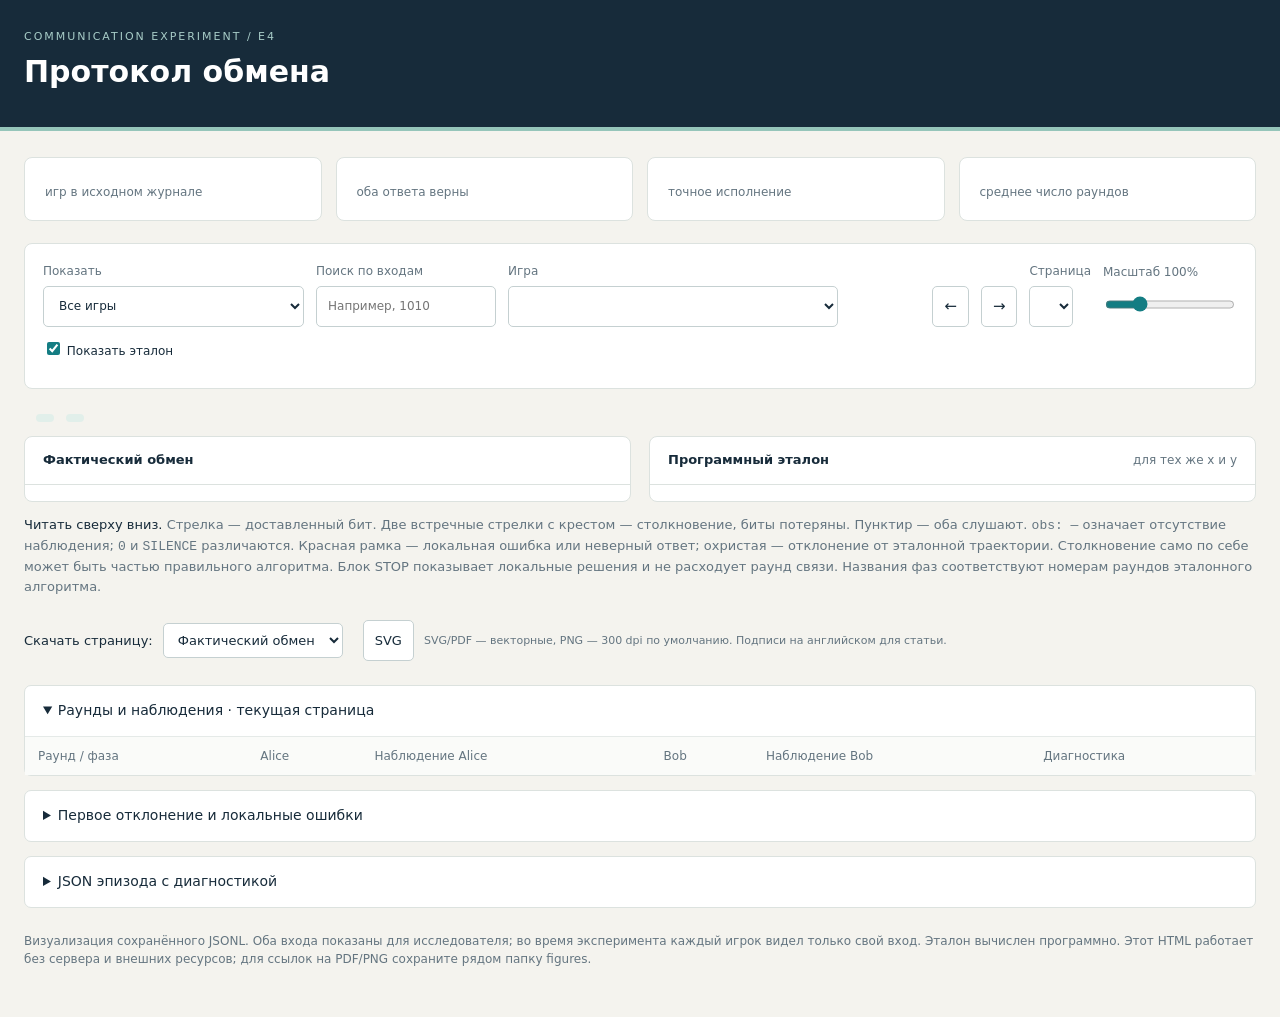
==== halfduplex/templates/protocol_viewer.html @ 5a6102a2 "Add protocol trace viewer and publication figure exports" ====
<!doctype html>
<html lang="ru">
<head>
  <meta charset="utf-8">
  <meta name="viewport" content="width=device-width,initial-scale=1">
  <title>E4 · Протокол обмена</title>
  <style>
    :root{color-scheme:light;--ink:#172b3a;--muted:#647580;--line:#dce2df;--paper:#f4f3ee;--teal:#147d83;--red:#b63838}
    *{box-sizing:border-box}body{margin:0;background:var(--paper);color:var(--ink);font:15px/1.55 system-ui,-apple-system,"Segoe UI",sans-serif}
    header{background:var(--ink);color:#fff;padding:28px max(24px,calc((100vw - 1420px)/2));border-bottom:4px solid #95c5ba}
    .eyebrow{font-size:11px;letter-spacing:.18em;text-transform:uppercase;color:#a7ccc7}h1{font-size:30px;line-height:1.2;font-weight:600;margin:9px 0}
    header p{margin:0;color:#c5d4d9;font-size:14px}main{max-width:1468px;margin:auto;padding:26px 24px 50px}
    .summary{display:grid;grid-template-columns:repeat(4,1fr);gap:14px;margin-bottom:22px}.stat{padding:17px 20px;background:white;border:1px solid var(--line);border-radius:8px}
    .stat b{display:block;font-size:25px;font-weight:600;line-height:1.2;margin-bottom:5px}.stat span{font-size:12px;color:var(--muted)}
    .toolbar{display:flex;flex-wrap:wrap;gap:12px;align-items:flex-end;padding:18px;background:white;border:1px solid var(--line);border-radius:8px}
    label{display:block;font-size:12px;color:var(--muted)}label>select,label>input[type=search]{display:block;margin-top:5px}select,input,button,.download{font:inherit;border:1px solid #c5d0d1;border-radius:5px;background:#fff;color:var(--ink);padding:8px 11px;min-height:41px}
    select:focus,input:focus,button:focus-visible,a:focus-visible,summary:focus-visible{outline:3px solid #88bfbb;outline-offset:2px}
    input[type=checkbox]{min-height:auto;accent-color:var(--teal)}input[type=search]{width:180px}input[type=range]{display:block;width:130px;padding:0;accent-color:var(--teal)}#episode{min-width:330px;max-width:100%}
    button,.download{cursor:pointer;text-decoration:none;display:inline-flex;align-items:center;justify-content:center}button:hover,.download:hover{background:#eef5f3;border-color:#96b4ae}
    button:disabled{opacity:.38;cursor:default}.toggle{padding-bottom:10px;color:var(--ink);white-space:nowrap}.grow{flex:1}
    .notice{border-left:3px solid #ae6b16;padding:10px 14px;background:#fbf4e6;font-size:13px;margin:15px 0}.case{display:flex;gap:12px;align-items:center;flex-wrap:wrap;margin:25px 0 14px}
    h2{font-size:20px;font-weight:600;margin:0}.badge{font-size:12px;padding:4px 9px;border-radius:4px;background:#e1efea;color:#286b54}.badge.bad{background:#f8e6e4;color:var(--red)}
    .diagrams{display:grid;grid-template-columns:repeat(2,minmax(0,1fr));gap:18px}.diagrams.single{grid-template-columns:minmax(0,1fr);max-width:900px;margin:auto}
    .card{border:1px solid var(--line);border-radius:8px;background:#fff;overflow:hidden}.card-head{display:flex;align-items:center;justify-content:space-between;padding:13px 18px;border-bottom:1px solid var(--line);font-size:13px;font-weight:600}
    .card-head span{font-size:12px;font-weight:400;color:var(--muted)}.svg-wrap{overflow:auto;padding:8px}.svg-wrap svg{display:block;width:100%;height:auto;min-width:460px}
    .explanation{font-size:13px;color:var(--muted);margin:13px 0 23px}.explanation strong{color:var(--ink);font-weight:500}
    .exports{display:flex;flex-wrap:wrap;align-items:center;gap:10px;margin:18px 0 24px;font-size:13px}.exports .download{min-height:35px;padding:5px 12px}.exports select{min-height:35px;padding:5px 10px}
    details{background:white;border:1px solid var(--line);border-radius:7px;margin-top:14px}summary{padding:14px 18px;cursor:pointer;font-weight:500;font-size:14px}
    .table-wrap{overflow:auto}table{border-collapse:collapse;width:100%;font-size:12px}th,td{text-align:left;padding:10px 13px;border-top:1px solid #e5eae8;vertical-align:top}th{color:var(--muted);font-weight:500;background:#fafbf9}
    tr.deviation td{background:#fff4e8}td code{font-size:11px;white-space:nowrap}.small{font-size:11px;color:var(--muted)}pre{margin:0;padding:18px;overflow:auto;font-size:12px;max-height:470px;white-space:pre-wrap;overflow-wrap:anywhere}
    .empty{padding:45px 20px;text-align:center;color:var(--muted)}.hidden,[hidden]{display:none!important}footer{margin-top:24px;color:var(--muted);font-size:12px}
    @media(max-width:900px){.diagrams{grid-template-columns:1fr}.summary{grid-template-columns:repeat(2,1fr)}#episode{min-width:240px}h1{font-size:25px}}
    @media(max-width:520px){main{padding:18px 12px}.toolbar{padding:12px}#episode{min-width:0;width:100%}.episode-control{width:100%}.stat{padding:13px}.svg-wrap svg{min-width:440px}}
    @media print{header{background:white;color:var(--ink);padding:10px;border-bottom:1px solid var(--line)}header p,.eyebrow{color:var(--muted)}main{padding:12px}.toolbar,.summary,.exports,details,footer{display:none}.diagrams{display:block}.card{break-inside:avoid;margin-bottom:15px}.svg-wrap svg{min-width:0}.explanation{font-size:10px}.case{margin-top:0}}
  </style>
</head>
<body>
<header>
  <div class="eyebrow">Communication experiment / E4</div>
  <h1>Протокол обмена</h1>
  <p id="run-label"></p>
</header>
<main>
  <div class="summary">
    <div class="stat"><b id="total"></b><span>игр в исходном журнале</span></div>
    <div class="stat"><b id="accuracy"></b><span>оба ответа верны</span></div>
    <div class="stat"><b id="exact"></b><span>точное исполнение</span></div>
    <div class="stat"><b id="rounds"></b><span>среднее число раундов</span></div>
  </div>
  <div class="notice" id="incomplete" hidden>Прогон не завершён. Показаны только эпизоды, которые успели сохраниться.</div>
  <div class="toolbar">
    <label>Показать<select id="filter"><option value="all">Все игры</option><option value="deviation">С отклонениями</option><option value="incorrect">С неверным ответом / остановкой</option></select></label>
    <label>Поиск по входам<input id="search" type="search" placeholder="Например, 1010"></label>
    <label class="episode-control grow">Игра<select id="episode"></select></label>
    <button id="previous" aria-label="Предыдущая игра">←</button><button id="next" aria-label="Следующая игра">→</button>
    <label>Страница<select id="page"></select></label>
    <label>Масштаб <output id="zoom-value">100%</output><input type="range" id="zoom" min="70" max="200" step="10" value="100" aria-label="Масштаб диаграмм"></label>
    <label class="toggle"><input type="checkbox" id="reference" checked> Показать эталон</label>
  </div>
  <div id="empty" class="empty" hidden>Нет игр, соответствующих фильтру.</div>
  <section id="content">
    <div class="case"><h2 id="case-label"></h2><span id="answer-badge" class="badge"></span><span id="exact-badge" class="badge"></span></div>
    <div class="diagrams" id="diagrams">
      <article class="card"><div class="card-head">Фактический обмен <span id="actual-status"></span></div><div id="actual-diagram" class="svg-wrap"></div></article>
      <article class="card" id="reference-card"><div class="card-head">Программный эталон <span>для тех же x и y</span></div><div id="reference-diagram" class="svg-wrap"></div></article>
    </div>
    <p class="explanation"><strong>Читать сверху вниз.</strong> Стрелка — доставленный бит. Две встречные стрелки с крестом — столкновение, биты потеряны. Пунктир — оба слушают. <code>obs: —</code> означает отсутствие наблюдения; <code>0</code> и <code>SILENCE</code> различаются. Красная рамка — локальная ошибка или неверный ответ; охристая — отклонение от эталонной траектории. Столкновение само по себе может быть частью правильного алгоритма. Блок STOP показывает локальные решения и не расходует раунд связи. Названия фаз соответствуют номерам раундов эталонного алгоритма.</p>
    <div class="exports"><span>Скачать страницу:</span><select id="export-kind" aria-label="Источник картинки"><option value="actual">Фактический обмен</option><option value="reference">Эталон</option></select><span id="download-links"></span><button id="download-svg">SVG</button><span class="small">SVG/PDF — векторные, PNG — 300 dpi по умолчанию. Подписи на английском для статьи.</span></div>
    <details open><summary>Раунды и наблюдения · текущая страница</summary><div class="table-wrap"><table><thead><tr><th>Раунд / фаза</th><th>Alice</th><th>Наблюдение Alice</th><th>Bob</th><th>Наблюдение Bob</th><th>Диагностика</th></tr></thead><tbody id="round-table"></tbody></table></div></details>
    <details><summary>Первое отклонение и локальные ошибки</summary><pre id="errors"></pre></details>
    <details><summary>JSON эпизода с диагностикой</summary><pre id="raw-json"></pre></details>
  </section>
  <footer>Визуализация сохранённого JSONL. Оба входа показаны для исследователя; во время эксперимента каждый игрок видел только свой вход. Эталон вычислен программно. Этот HTML работает без сервера и внешних ресурсов; для ссылок на PDF/PNG сохраните рядом папку figures.</footer>
</main>
<script id="protocol-data" type="application/json">__PROTOCOL_DATA__</script>
<script>
"use strict";
const data = JSON.parse(document.getElementById("protocol-data").textContent);
const $ = id => document.getElementById(id);
let visible = [], current = null;
const percent = m => m?.rate == null ? "—" : `${(100*m.rate).toFixed(1)}% · ${m.count}/${m.total}`;
$("run-label").textContent = `${data.task.toUpperCase()} · n=${data.n} · ${data.implementation} · channel=${data.channel} · ${data.source}`;
$("total").textContent = data.summary.joint_accuracy.total;
$("accuracy").textContent = percent(data.summary.joint_accuracy);
$("exact").textContent = percent(data.summary.exact_execution);
$("rounds").textContent = data.summary.mean_rounds == null ? "—" : data.summary.mean_rounds.toFixed(2);
$("incomplete").hidden = data.summary.run_complete;
function option(value, label) { const e=document.createElement("option");e.value=String(value);e.textContent=label;return e; }
function refreshList() {
  const old = current?.number, mode=$("filter").value, query=$("search").value.trim();
  visible=data.episodes.filter(e => (mode==="all" || (mode==="deviation" ? !e.exact : !e.joint_correct)) && (!query || e.x.includes(query) || e.y.includes(query)));
  $("episode").replaceChildren(...visible.map(e=>option(e.number,`#${e.number} · x=${e.x.length>28?e.x.slice(0,27)+"…":e.x} · y=${e.y.length>28?e.y.slice(0,27)+"…":e.y} · повтор ${e.repeat}`)));
  if(visible.some(e=>e.number===old)) $("episode").value=String(old);
  chooseEpisode();
}
function chooseEpisode() {
  current=visible.find(e=>String(e.number)===$("episode").value)||null;
  $("content").hidden=!current;$("empty").hidden=!!current;
  const index=visible.indexOf(current);$("previous").disabled=index<=0;$("next").disabled=index<0||index>=visible.length-1;
  $("page").replaceChildren();
  if(!current)return;
  const count=Math.max(current.actual.pages.length,current.reference.pages.length);
  for(let i=0;i<count;i++)$("page").append(option(i,`${i+1} / ${count}`));
  $("case-label").textContent=`Игра #${current.number} · f(x,y)=${current.truth}`;
  for(const [id,good,yes,no] of [["answer-badge",current.joint_correct,"Оба ответа верны","Ошибка ответа / завершения"],["exact-badge",current.exact,"Точное исполнение","Есть отклонения"]]) {
    $(id).textContent=good?yes:no;$(id).className="badge"+(good?"":" bad");
  }
  $("actual-status").textContent=`${current.actual.rows.length} раундов · ${current.actual.status}`;
  $("errors").textContent=JSON.stringify({first_deviation:current.record.first_deviation,first_local_error:current.record.first_local_error,local_errors:current.actual.local_errors},null,2);
  $("raw-json").textContent=JSON.stringify(current.record,null,2);
  renderPage();
}
function renderPage() {
  if(!current)return;
  const page=Number($("page").value);
  for(const kind of ["actual","reference"]){
    const box=$(kind+"-diagram"), item=current[kind].pages[page];
    box.replaceChildren();
    if(item){box.innerHTML=item.svg;const svg=box.querySelector("svg");svg.setAttribute("role","img");svg.setAttribute("aria-label",`${kind} · игра ${current.number} · страница ${page+1}`);svg.style.width=$("zoom").value+"%";}
    else{const p=document.createElement("p");p.className="empty";p.textContent="Обмен завершён на предыдущей странице.";box.append(p);}
  }
  const show=$("reference").checked;$("reference-card").hidden=!show;$("diagrams").classList.toggle("single",!show);
  const body=$("round-table");body.replaceChildren();
  const perPage=data.rounds_per_page;
  const selected=current.actual.rows.slice(page*perPage,(page+1)*perPage);
  function add(values, bad=false){const tr=document.createElement("tr");if(bad)tr.className="deviation";for(const value of values){const td=document.createElement("td");td.textContent=value;tr.append(td);}body.append(tr);}
  for(const row of selected){
    const notes=[];
    for(const role of ["Alice","Bob"]){const wanted=row.expected_local[role];if(wanted!==row.actions[role])notes.push(`${role}: по локальной истории ожидалось ${wanted??"не определено"}`);}
    const deviations=current.actual.deviations.filter(e=>e.round===row.index);
    for(const e of deviations)if(!notes.some(s=>s.startsWith(e.role+":")))notes.push(`${e.role}: по эталонной траектории ${e.expected??"решения нет"}`);
    const obs=role=>row.observations[role]===null?"— (нет наблюдения)":row.observations[role];
    add([`${row.index} · ${row.phase}`,row.actions.Alice,obs("Alice"),row.actions.Bob,obs("Bob"),notes.join("; ")||"Совпадает с эталоном"],notes.length>0);
  }
  if(page===current.actual.pages.length-1){const final=current.actual.final||{};add(["STOP · без передачи",final.Alice||"NO ANSWER","—",final.Bob||"NO ANSWER","—",current.actual.status],!current.joint_correct);}
  if(!selected.length&&page>=current.actual.pages.length)add(["—","Обмен уже завершён","—","—","—","—"]);
  refreshDownloads();
}
function refreshDownloads(){
  const holder=$("download-links");holder.replaceChildren();
  if(!current)return;
  const entry=current[$("export-kind").value].pages[Number($("page").value)];
  $("download-svg").disabled=!entry;
  for(const fmt of ["pdf","png"]){if(!entry?.exports[fmt])continue;const a=document.createElement("a");a.className="download";a.href=entry.exports[fmt];a.download="";a.textContent=fmt.toUpperCase();holder.append(a,document.createTextNode(" "));}
}
$("download-svg").addEventListener("click",()=>{const kind=$("export-kind").value,page=Number($("page").value),entry=current[kind].pages[page];if(!entry)return;const url=URL.createObjectURL(new Blob([entry.svg],{type:"image/svg+xml;charset=utf-8"}));const a=document.createElement("a");a.href=url;a.download=`episode_${String(current.number).padStart(4,"0")}_${kind}_p${page+1}.svg`;a.click();setTimeout(()=>URL.revokeObjectURL(url),1000);});
$("filter").addEventListener("change",refreshList);$("search").addEventListener("input",refreshList);$("episode").addEventListener("change",chooseEpisode);
$("page").addEventListener("change",renderPage);$("reference").addEventListener("change",renderPage);$("export-kind").addEventListener("change",refreshDownloads);
$("zoom").addEventListener("input",()=>{$("zoom-value").textContent=$("zoom").value+"%";document.querySelectorAll(".svg-wrap svg").forEach(svg=>svg.style.width=$("zoom").value+"%");});
for(const [id,direction] of [["previous",-1],["next",1]])$(id).addEventListener("click",()=>{const i=visible.indexOf(current)+direction;if(i>=0&&i<visible.length){$("episode").value=String(visible[i].number);chooseEpisode();}});
refreshList();
</script>
</body>
</html>
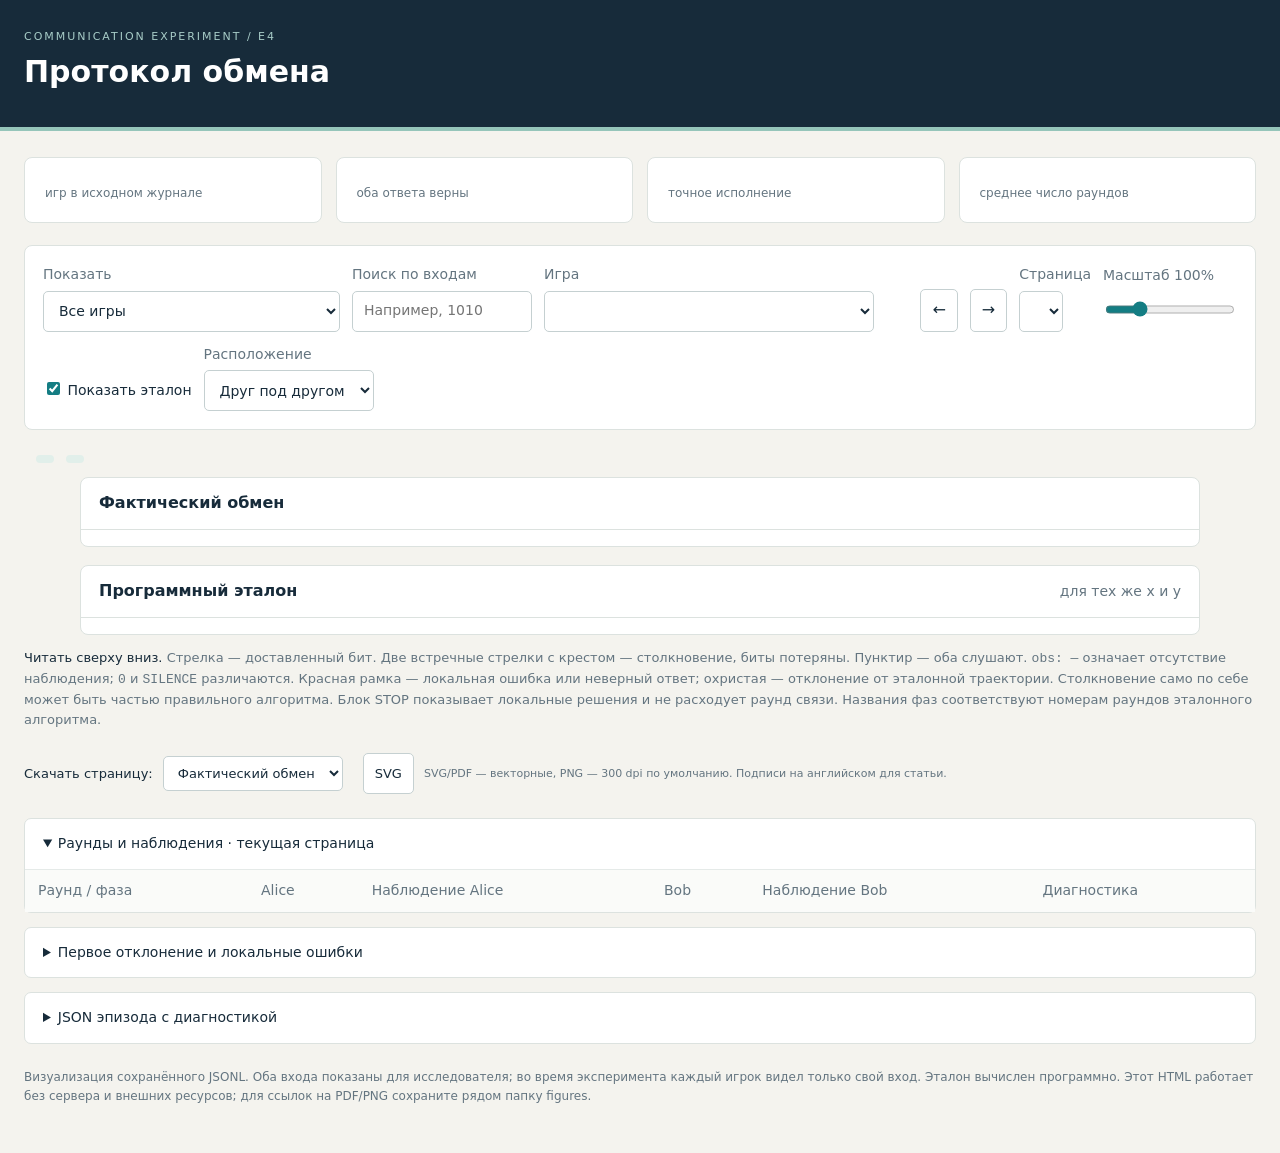
==== commit b972d32f: "Improve readability of protocol diagrams" ====
--- a/halfduplex/templates/protocol_viewer.html
+++ b/halfduplex/templates/protocol_viewer.html
@@ -6,32 +6,34 @@
   <title>E4 · Протокол обмена</title>
   <style>
     :root{color-scheme:light;--ink:#172b3a;--muted:#647580;--line:#dce2df;--paper:#f4f3ee;--teal:#147d83;--red:#b63838}
-    *{box-sizing:border-box}body{margin:0;background:var(--paper);color:var(--ink);font:15px/1.55 system-ui,-apple-system,"Segoe UI",sans-serif}
+    *{box-sizing:border-box}body{margin:0;background:var(--paper);color:var(--ink);font:16px/1.55 system-ui,-apple-system,"Segoe UI",sans-serif}
     header{background:var(--ink);color:#fff;padding:28px max(24px,calc((100vw - 1420px)/2));border-bottom:4px solid #95c5ba}
     .eyebrow{font-size:11px;letter-spacing:.18em;text-transform:uppercase;color:#a7ccc7}h1{font-size:30px;line-height:1.2;font-weight:600;margin:9px 0}
     header p{margin:0;color:#c5d4d9;font-size:14px}main{max-width:1468px;margin:auto;padding:26px 24px 50px}
     .summary{display:grid;grid-template-columns:repeat(4,1fr);gap:14px;margin-bottom:22px}.stat{padding:17px 20px;background:white;border:1px solid var(--line);border-radius:8px}
     .stat b{display:block;font-size:25px;font-weight:600;line-height:1.2;margin-bottom:5px}.stat span{font-size:12px;color:var(--muted)}
     .toolbar{display:flex;flex-wrap:wrap;gap:12px;align-items:flex-end;padding:18px;background:white;border:1px solid var(--line);border-radius:8px}
-    label{display:block;font-size:12px;color:var(--muted)}label>select,label>input[type=search]{display:block;margin-top:5px}select,input,button,.download{font:inherit;border:1px solid #c5d0d1;border-radius:5px;background:#fff;color:var(--ink);padding:8px 11px;min-height:41px}
+    label{display:block;font-size:14px;color:var(--muted)}label>select,label>input[type=search]{display:block;margin-top:5px}select,input,button,.download{font:inherit;border:1px solid #c5d0d1;border-radius:5px;background:#fff;color:var(--ink);padding:8px 11px;min-height:41px}
     select:focus,input:focus,button:focus-visible,a:focus-visible,summary:focus-visible{outline:3px solid #88bfbb;outline-offset:2px}
     input[type=checkbox]{min-height:auto;accent-color:var(--teal)}input[type=search]{width:180px}input[type=range]{display:block;width:130px;padding:0;accent-color:var(--teal)}#episode{min-width:330px;max-width:100%}
     button,.download{cursor:pointer;text-decoration:none;display:inline-flex;align-items:center;justify-content:center}button:hover,.download:hover{background:#eef5f3;border-color:#96b4ae}
     button:disabled{opacity:.38;cursor:default}.toggle{padding-bottom:10px;color:var(--ink);white-space:nowrap}.grow{flex:1}
     .notice{border-left:3px solid #ae6b16;padding:10px 14px;background:#fbf4e6;font-size:13px;margin:15px 0}.case{display:flex;gap:12px;align-items:center;flex-wrap:wrap;margin:25px 0 14px}
     h2{font-size:20px;font-weight:600;margin:0}.badge{font-size:12px;padding:4px 9px;border-radius:4px;background:#e1efea;color:#286b54}.badge.bad{background:#f8e6e4;color:var(--red)}
-    .diagrams{display:grid;grid-template-columns:repeat(2,minmax(0,1fr));gap:18px}.diagrams.single{grid-template-columns:minmax(0,1fr);max-width:900px;margin:auto}
-    .card{border:1px solid var(--line);border-radius:8px;background:#fff;overflow:hidden}.card-head{display:flex;align-items:center;justify-content:space-between;padding:13px 18px;border-bottom:1px solid var(--line);font-size:13px;font-weight:600}
-    .card-head span{font-size:12px;font-weight:400;color:var(--muted)}.svg-wrap{overflow:auto;padding:8px}.svg-wrap svg{display:block;width:100%;height:auto;min-width:460px}
+    .diagrams{display:grid;grid-template-columns:minmax(0,1fr);gap:18px;max-width:1120px;margin-inline:auto}
+    .diagrams.side-by-side{--diagram-min-width:42rem;grid-template-columns:repeat(2,minmax(43.25rem,1fr));max-width:none;overflow-x:auto}
+    .card{border:1px solid var(--line);border-radius:8px;background:#fff;overflow:hidden}.card-head{display:flex;align-items:center;justify-content:space-between;gap:8px;padding:13px 18px;border-bottom:1px solid var(--line);font-size:16px;font-weight:600}
+    .card-head span{font-size:14px;font-weight:400;color:var(--muted)}.svg-wrap{overflow:auto;padding:8px}
+    .svg-wrap svg{display:block;width:calc(100% * var(--diagram-scale,1));height:auto;min-width:calc(var(--diagram-min-width,52rem) * var(--diagram-scale,1))}
     .explanation{font-size:13px;color:var(--muted);margin:13px 0 23px}.explanation strong{color:var(--ink);font-weight:500}
     .exports{display:flex;flex-wrap:wrap;align-items:center;gap:10px;margin:18px 0 24px;font-size:13px}.exports .download{min-height:35px;padding:5px 12px}.exports select{min-height:35px;padding:5px 10px}
     details{background:white;border:1px solid var(--line);border-radius:7px;margin-top:14px}summary{padding:14px 18px;cursor:pointer;font-weight:500;font-size:14px}
-    .table-wrap{overflow:auto}table{border-collapse:collapse;width:100%;font-size:12px}th,td{text-align:left;padding:10px 13px;border-top:1px solid #e5eae8;vertical-align:top}th{color:var(--muted);font-weight:500;background:#fafbf9}
+    .table-wrap{overflow:auto}table{border-collapse:collapse;width:100%;font-size:14px}th,td{text-align:left;padding:10px 13px;border-top:1px solid #e5eae8;vertical-align:top}th{color:var(--muted);font-weight:500;background:#fafbf9}
     tr.deviation td{background:#fff4e8}td code{font-size:11px;white-space:nowrap}.small{font-size:11px;color:var(--muted)}pre{margin:0;padding:18px;overflow:auto;font-size:12px;max-height:470px;white-space:pre-wrap;overflow-wrap:anywhere}
     .empty{padding:45px 20px;text-align:center;color:var(--muted)}.hidden,[hidden]{display:none!important}footer{margin-top:24px;color:var(--muted);font-size:12px}
-    @media(max-width:900px){.diagrams{grid-template-columns:1fr}.summary{grid-template-columns:repeat(2,1fr)}#episode{min-width:240px}h1{font-size:25px}}
-    @media(max-width:520px){main{padding:18px 12px}.toolbar{padding:12px}#episode{min-width:0;width:100%}.episode-control{width:100%}.stat{padding:13px}.svg-wrap svg{min-width:440px}}
-    @media print{header{background:white;color:var(--ink);padding:10px;border-bottom:1px solid var(--line)}header p,.eyebrow{color:var(--muted)}main{padding:12px}.toolbar,.summary,.exports,details,footer{display:none}.diagrams{display:block}.card{break-inside:avoid;margin-bottom:15px}.svg-wrap svg{min-width:0}.explanation{font-size:10px}.case{margin-top:0}}
+    @media(max-width:900px){.summary{grid-template-columns:repeat(2,minmax(0,1fr))}#episode{min-width:240px}h1{font-size:25px}}
+    @media(max-width:520px){main{padding:18px 12px}.toolbar{padding:12px}#episode{min-width:0;width:100%}.episode-control{width:100%}.stat{padding:13px}.card-head{flex-wrap:wrap}}
+    @media print{header{background:white;color:var(--ink);padding:10px;border-bottom:1px solid var(--line)}header p,.eyebrow{color:var(--muted)}main{padding:12px}.toolbar,.summary,.exports,details,footer{display:none}.diagrams,.diagrams.side-by-side{display:block;overflow:visible}.card{break-inside:avoid;margin-bottom:15px}.svg-wrap svg{width:100%;min-width:0}.explanation{font-size:10px}.case{margin-top:0}}
   </style>
 </head>
 <body>
@@ -56,6 +58,7 @@
     <label>Страница<select id="page"></select></label>
     <label>Масштаб <output id="zoom-value">100%</output><input type="range" id="zoom" min="70" max="200" step="10" value="100" aria-label="Масштаб диаграмм"></label>
     <label class="toggle"><input type="checkbox" id="reference" checked> Показать эталон</label>
+    <label>Расположение<select id="diagram-layout"><option value="stacked">Друг под другом</option><option value="side-by-side">Рядом</option></select></label>
   </div>
   <div id="empty" class="empty" hidden>Нет игр, соответствующих фильтру.</div>
   <section id="content">
@@ -110,16 +113,26 @@
   $("raw-json").textContent=JSON.stringify(current.record,null,2);
   renderPage();
 }
+function updateDiagramLayout() {
+  const show = $("reference").checked;
+  $("reference-card").hidden = !show;
+  $("diagram-layout").disabled = !show;
+  $("diagrams").classList.toggle("side-by-side", show && $("diagram-layout").value === "side-by-side");
+}
+function updateDiagramScale() {
+  const zoom = $("zoom").value;
+  $("zoom-value").textContent = zoom + "%";
+  $("diagrams").style.setProperty("--diagram-scale", Number(zoom) / 100);
+}
 function renderPage() {
   if(!current)return;
   const page=Number($("page").value);
   for(const kind of ["actual","reference"]){
     const box=$(kind+"-diagram"), item=current[kind].pages[page];
     box.replaceChildren();
-    if(item){box.innerHTML=item.svg;const svg=box.querySelector("svg");svg.setAttribute("role","img");svg.setAttribute("aria-label",`${kind} · игра ${current.number} · страница ${page+1}`);svg.style.width=$("zoom").value+"%";}
+    if(item){box.innerHTML=item.svg;const svg=box.querySelector("svg");svg.setAttribute("role","img");svg.setAttribute("aria-label",`${kind} · игра ${current.number} · страница ${page+1}`);}
     else{const p=document.createElement("p");p.className="empty";p.textContent="Обмен завершён на предыдущей странице.";box.append(p);}
   }
-  const show=$("reference").checked;$("reference-card").hidden=!show;$("diagrams").classList.toggle("single",!show);
   const body=$("round-table");body.replaceChildren();
   const perPage=data.rounds_per_page;
   const selected=current.actual.rows.slice(page*perPage,(page+1)*perPage);
@@ -145,9 +158,11 @@
 }
 $("download-svg").addEventListener("click",()=>{const kind=$("export-kind").value,page=Number($("page").value),entry=current[kind].pages[page];if(!entry)return;const url=URL.createObjectURL(new Blob([entry.svg],{type:"image/svg+xml;charset=utf-8"}));const a=document.createElement("a");a.href=url;a.download=`episode_${String(current.number).padStart(4,"0")}_${kind}_p${page+1}.svg`;a.click();setTimeout(()=>URL.revokeObjectURL(url),1000);});
 $("filter").addEventListener("change",refreshList);$("search").addEventListener("input",refreshList);$("episode").addEventListener("change",chooseEpisode);
-$("page").addEventListener("change",renderPage);$("reference").addEventListener("change",renderPage);$("export-kind").addEventListener("change",refreshDownloads);
-$("zoom").addEventListener("input",()=>{$("zoom-value").textContent=$("zoom").value+"%";document.querySelectorAll(".svg-wrap svg").forEach(svg=>svg.style.width=$("zoom").value+"%");});
+$("page").addEventListener("change",renderPage);$("reference").addEventListener("change",updateDiagramLayout);$("diagram-layout").addEventListener("change",updateDiagramLayout);$("export-kind").addEventListener("change",refreshDownloads);
+$("zoom").addEventListener("input",updateDiagramScale);
 for(const [id,direction] of [["previous",-1],["next",1]])$(id).addEventListener("click",()=>{const i=visible.indexOf(current)+direction;if(i>=0&&i<visible.length){$("episode").value=String(visible[i].number);chooseEpisode();}});
+updateDiagramLayout();
+updateDiagramScale();
 refreshList();
 </script>
 </body>
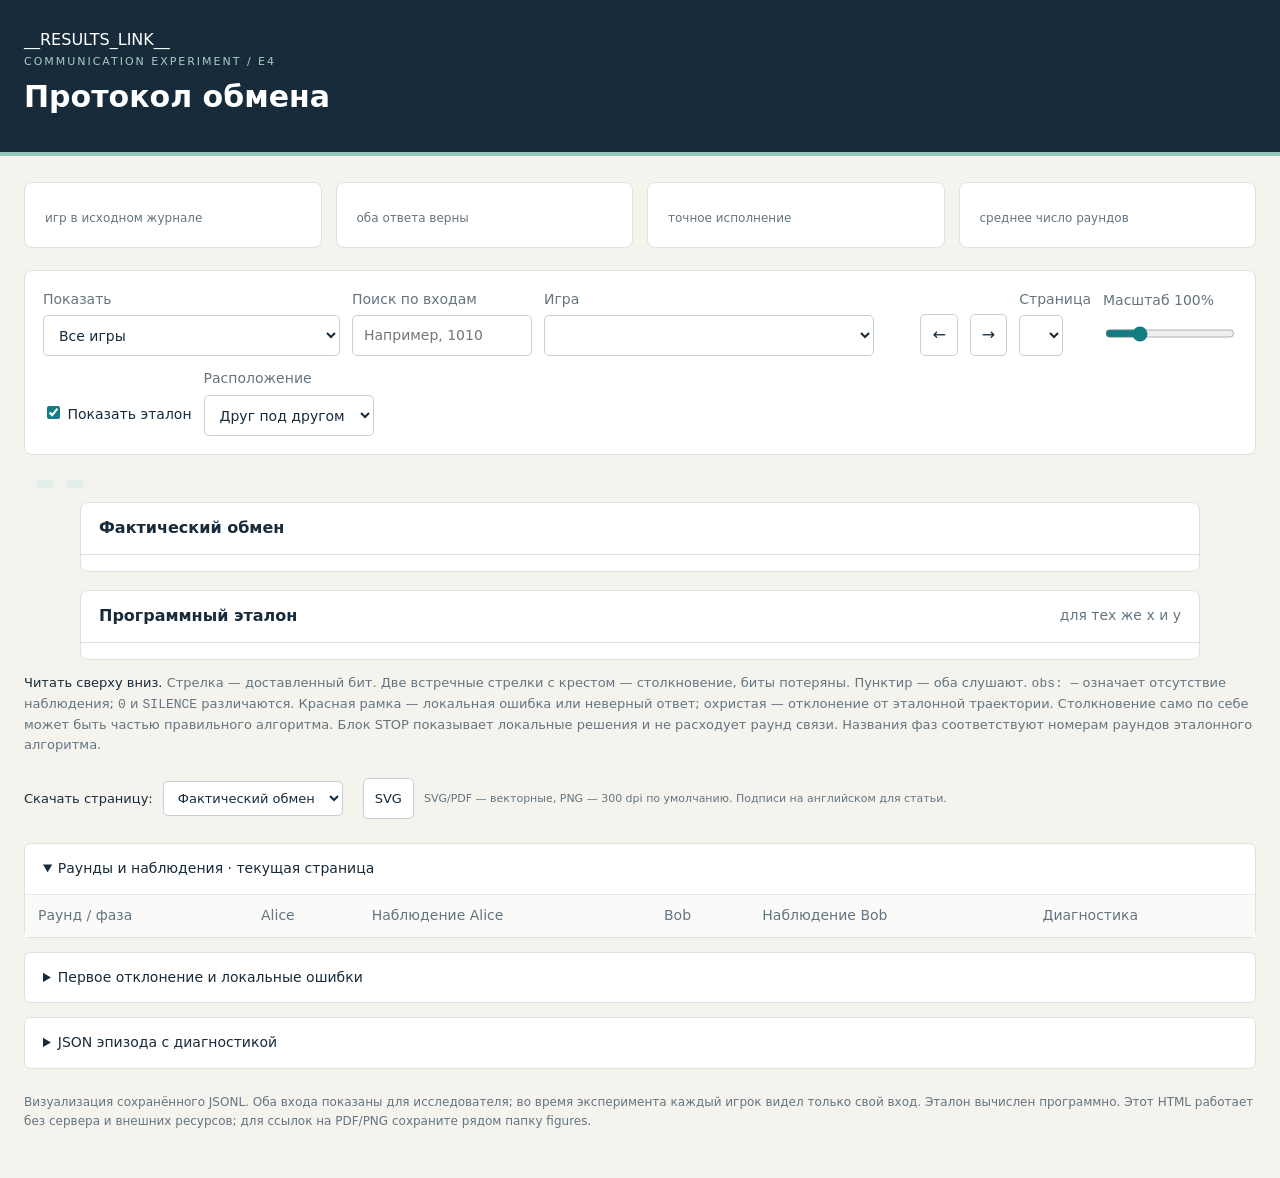
==== commit 448b360c: "Link round viewers back to their run results" ====
--- a/halfduplex/templates/protocol_viewer.html
+++ b/halfduplex/templates/protocol_viewer.html
@@ -8,6 +8,7 @@
     :root{color-scheme:light;--ink:#172b3a;--muted:#647580;--line:#dce2df;--paper:#f4f3ee;--teal:#147d83;--red:#b63838}
     *{box-sizing:border-box}body{margin:0;background:var(--paper);color:var(--ink);font:16px/1.55 system-ui,-apple-system,"Segoe UI",sans-serif}
     header{background:var(--ink);color:#fff;padding:28px max(24px,calc((100vw - 1420px)/2));border-bottom:4px solid #95c5ba}
+    .results-link{display:inline-flex;align-items:center;min-height:44px;margin-bottom:8px;color:#d5f1eb;font-weight:600;text-underline-offset:.2em}
     .eyebrow{font-size:11px;letter-spacing:.18em;text-transform:uppercase;color:#a7ccc7}h1{font-size:30px;line-height:1.2;font-weight:600;margin:9px 0}
     header p{margin:0;color:#c5d4d9;font-size:14px}main{max-width:1468px;margin:auto;padding:26px 24px 50px}
     .summary{display:grid;grid-template-columns:repeat(4,1fr);gap:14px;margin-bottom:22px}.stat{padding:17px 20px;background:white;border:1px solid var(--line);border-radius:8px}
@@ -33,11 +34,12 @@
     .empty{padding:45px 20px;text-align:center;color:var(--muted)}.hidden,[hidden]{display:none!important}footer{margin-top:24px;color:var(--muted);font-size:12px}
     @media(max-width:900px){.summary{grid-template-columns:repeat(2,minmax(0,1fr))}#episode{min-width:240px}h1{font-size:25px}}
     @media(max-width:520px){main{padding:18px 12px}.toolbar{padding:12px}#episode{min-width:0;width:100%}.episode-control{width:100%}.stat{padding:13px}.card-head{flex-wrap:wrap}}
-    @media print{header{background:white;color:var(--ink);padding:10px;border-bottom:1px solid var(--line)}header p,.eyebrow{color:var(--muted)}main{padding:12px}.toolbar,.summary,.exports,details,footer{display:none}.diagrams,.diagrams.side-by-side{display:block;overflow:visible}.card{break-inside:avoid;margin-bottom:15px}.svg-wrap svg{width:100%;min-width:0}.explanation{font-size:10px}.case{margin-top:0}}
+    @media print{header{background:white;color:var(--ink);padding:10px;border-bottom:1px solid var(--line)}header p,.eyebrow{color:var(--muted)}main{padding:12px}.results-link,.toolbar,.summary,.exports,details,footer{display:none}.diagrams,.diagrams.side-by-side{display:block;overflow:visible}.card{break-inside:avoid;margin-bottom:15px}.svg-wrap svg{width:100%;min-width:0}.explanation{font-size:10px}.case{margin-top:0}}
   </style>
 </head>
 <body>
 <header>
+  __RESULTS_LINK__
   <div class="eyebrow">Communication experiment / E4</div>
   <h1>Протокол обмена</h1>
   <p id="run-label"></p>
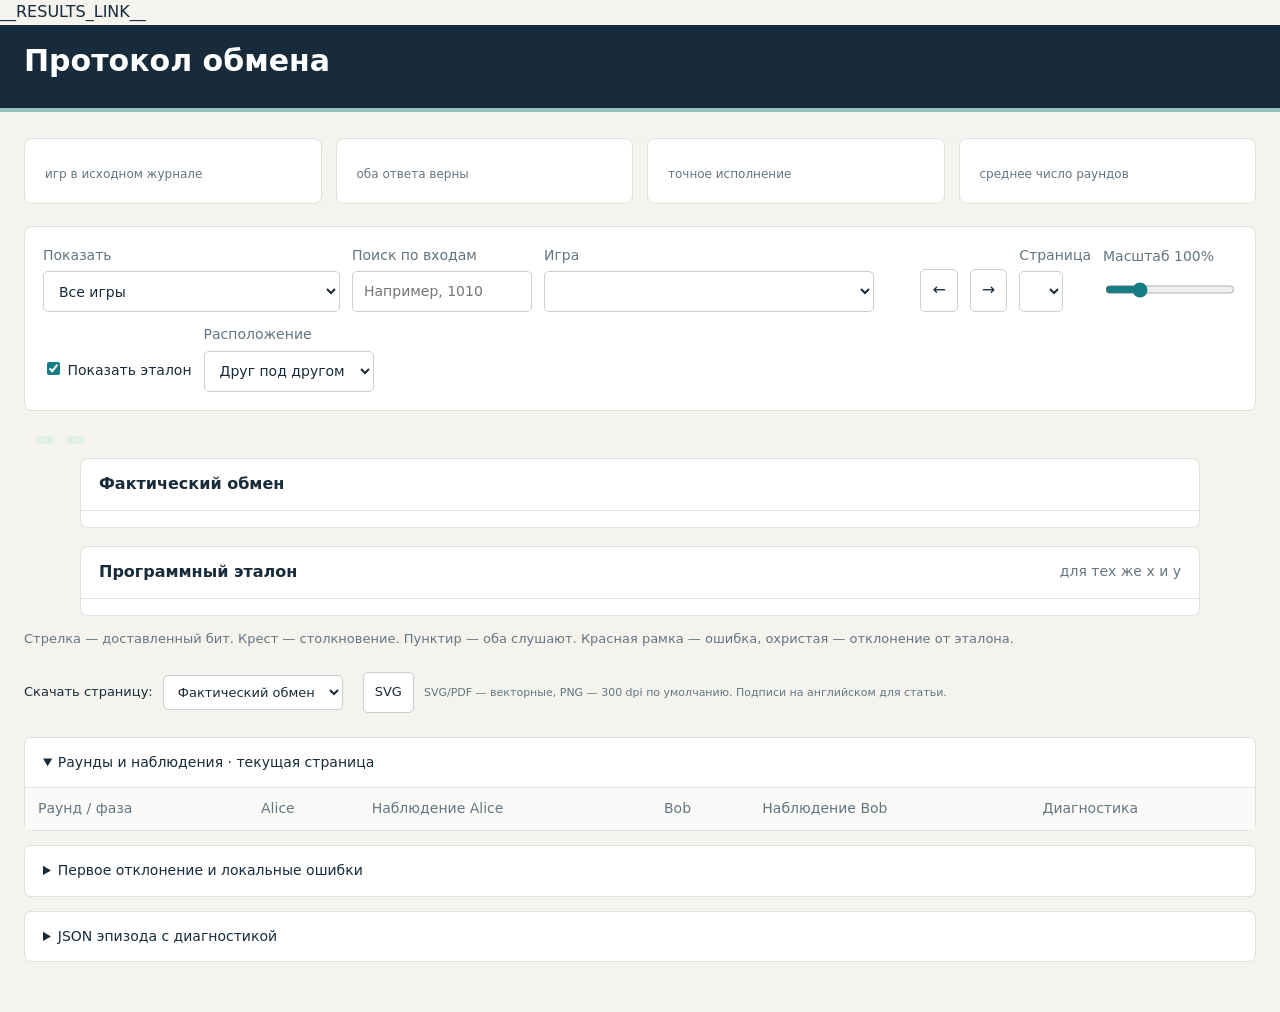
==== commit dd35d058: "Unify E4 runs and rebuild the dashboard from the archive" ====
--- a/halfduplex/templates/protocol_viewer.html
+++ b/halfduplex/templates/protocol_viewer.html
@@ -7,9 +7,11 @@
   <style>
     :root{color-scheme:light;--ink:#172b3a;--muted:#647580;--line:#dce2df;--paper:#f4f3ee;--teal:#147d83;--red:#b63838}
     *{box-sizing:border-box}body{margin:0;background:var(--paper);color:var(--ink);font:16px/1.55 system-ui,-apple-system,"Segoe UI",sans-serif}
-    header{background:var(--ink);color:#fff;padding:28px max(24px,calc((100vw - 1420px)/2));border-bottom:4px solid #95c5ba}
-    .results-link{display:inline-flex;align-items:center;min-height:44px;margin-bottom:8px;color:#d5f1eb;font-weight:600;text-underline-offset:.2em}
-    .eyebrow{font-size:11px;letter-spacing:.18em;text-transform:uppercase;color:#a7ccc7}h1{font-size:30px;line-height:1.2;font-weight:600;margin:9px 0}
+    header,.results-nav{background:var(--ink);color:#fff;padding-inline:max(24px,calc((100vw - 1420px)/2))}
+    header{padding-block:18px 24px;border-bottom:4px solid #95c5ba}
+    .results-nav{position:sticky;top:0;z-index:5;border-bottom:1px solid #ffffff35}
+    .results-link{display:inline-flex;align-items:center;min-height:48px;color:#d5f1eb;font-weight:600;text-underline-offset:.2em}
+    h1{font-size:30px;line-height:1.2;font-weight:600;margin:0 0 5px}
     header p{margin:0;color:#c5d4d9;font-size:14px}main{max-width:1468px;margin:auto;padding:26px 24px 50px}
     .summary{display:grid;grid-template-columns:repeat(4,1fr);gap:14px;margin-bottom:22px}.stat{padding:17px 20px;background:white;border:1px solid var(--line);border-radius:8px}
     .stat b{display:block;font-size:25px;font-weight:600;line-height:1.2;margin-bottom:5px}.stat span{font-size:12px;color:var(--muted)}
@@ -26,21 +28,20 @@
     .card{border:1px solid var(--line);border-radius:8px;background:#fff;overflow:hidden}.card-head{display:flex;align-items:center;justify-content:space-between;gap:8px;padding:13px 18px;border-bottom:1px solid var(--line);font-size:16px;font-weight:600}
     .card-head span{font-size:14px;font-weight:400;color:var(--muted)}.svg-wrap{overflow:auto;padding:8px}
     .svg-wrap svg{display:block;width:calc(100% * var(--diagram-scale,1));height:auto;min-width:calc(var(--diagram-min-width,52rem) * var(--diagram-scale,1))}
-    .explanation{font-size:13px;color:var(--muted);margin:13px 0 23px}.explanation strong{color:var(--ink);font-weight:500}
+    .explanation{font-size:13px;color:var(--muted);margin:13px 0 23px}
     .exports{display:flex;flex-wrap:wrap;align-items:center;gap:10px;margin:18px 0 24px;font-size:13px}.exports .download{min-height:35px;padding:5px 12px}.exports select{min-height:35px;padding:5px 10px}
     details{background:white;border:1px solid var(--line);border-radius:7px;margin-top:14px}summary{padding:14px 18px;cursor:pointer;font-weight:500;font-size:14px}
     .table-wrap{overflow:auto}table{border-collapse:collapse;width:100%;font-size:14px}th,td{text-align:left;padding:10px 13px;border-top:1px solid #e5eae8;vertical-align:top}th{color:var(--muted);font-weight:500;background:#fafbf9}
     tr.deviation td{background:#fff4e8}td code{font-size:11px;white-space:nowrap}.small{font-size:11px;color:var(--muted)}pre{margin:0;padding:18px;overflow:auto;font-size:12px;max-height:470px;white-space:pre-wrap;overflow-wrap:anywhere}
-    .empty{padding:45px 20px;text-align:center;color:var(--muted)}.hidden,[hidden]{display:none!important}footer{margin-top:24px;color:var(--muted);font-size:12px}
+    .empty{padding:45px 20px;text-align:center;color:var(--muted)}.hidden,[hidden]{display:none!important}
     @media(max-width:900px){.summary{grid-template-columns:repeat(2,minmax(0,1fr))}#episode{min-width:240px}h1{font-size:25px}}
     @media(max-width:520px){main{padding:18px 12px}.toolbar{padding:12px}#episode{min-width:0;width:100%}.episode-control{width:100%}.stat{padding:13px}.card-head{flex-wrap:wrap}}
-    @media print{header{background:white;color:var(--ink);padding:10px;border-bottom:1px solid var(--line)}header p,.eyebrow{color:var(--muted)}main{padding:12px}.results-link,.toolbar,.summary,.exports,details,footer{display:none}.diagrams,.diagrams.side-by-side{display:block;overflow:visible}.card{break-inside:avoid;margin-bottom:15px}.svg-wrap svg{width:100%;min-width:0}.explanation{font-size:10px}.case{margin-top:0}}
+    @media print{header{background:white;color:var(--ink);padding:10px;border-bottom:1px solid var(--line)}header p{color:var(--muted)}main{padding:12px}.results-nav,.toolbar,.summary,.exports,details{display:none}.diagrams,.diagrams.side-by-side{display:block;overflow:visible}.card{break-inside:avoid;margin-bottom:15px}.svg-wrap svg{width:100%;min-width:0}.explanation{font-size:10px}.case{margin-top:0}}
   </style>
 </head>
 <body>
+__RESULTS_LINK__
 <header>
-  __RESULTS_LINK__
-  <div class="eyebrow">Communication experiment / E4</div>
   <h1>Протокол обмена</h1>
   <p id="run-label"></p>
 </header>
@@ -69,13 +70,12 @@
       <article class="card"><div class="card-head">Фактический обмен <span id="actual-status"></span></div><div id="actual-diagram" class="svg-wrap"></div></article>
       <article class="card" id="reference-card"><div class="card-head">Программный эталон <span>для тех же x и y</span></div><div id="reference-diagram" class="svg-wrap"></div></article>
     </div>
-    <p class="explanation"><strong>Читать сверху вниз.</strong> Стрелка — доставленный бит. Две встречные стрелки с крестом — столкновение, биты потеряны. Пунктир — оба слушают. <code>obs: —</code> означает отсутствие наблюдения; <code>0</code> и <code>SILENCE</code> различаются. Красная рамка — локальная ошибка или неверный ответ; охристая — отклонение от эталонной траектории. Столкновение само по себе может быть частью правильного алгоритма. Блок STOP показывает локальные решения и не расходует раунд связи. Названия фаз соответствуют номерам раундов эталонного алгоритма.</p>
+    <p class="explanation">Стрелка — доставленный бит. Крест — столкновение. Пунктир — оба слушают. Красная рамка — ошибка, охристая — отклонение от эталона.</p>
     <div class="exports"><span>Скачать страницу:</span><select id="export-kind" aria-label="Источник картинки"><option value="actual">Фактический обмен</option><option value="reference">Эталон</option></select><span id="download-links"></span><button id="download-svg">SVG</button><span class="small">SVG/PDF — векторные, PNG — 300 dpi по умолчанию. Подписи на английском для статьи.</span></div>
     <details open><summary>Раунды и наблюдения · текущая страница</summary><div class="table-wrap"><table><thead><tr><th>Раунд / фаза</th><th>Alice</th><th>Наблюдение Alice</th><th>Bob</th><th>Наблюдение Bob</th><th>Диагностика</th></tr></thead><tbody id="round-table"></tbody></table></div></details>
     <details><summary>Первое отклонение и локальные ошибки</summary><pre id="errors"></pre></details>
     <details><summary>JSON эпизода с диагностикой</summary><pre id="raw-json"></pre></details>
   </section>
-  <footer>Визуализация сохранённого JSONL. Оба входа показаны для исследователя; во время эксперимента каждый игрок видел только свой вход. Эталон вычислен программно. Этот HTML работает без сервера и внешних ресурсов; для ссылок на PDF/PNG сохраните рядом папку figures.</footer>
 </main>
 <script id="protocol-data" type="application/json">__PROTOCOL_DATA__</script>
 <script>
@@ -84,7 +84,7 @@
 const $ = id => document.getElementById(id);
 let visible = [], current = null;
 const percent = m => m?.rate == null ? "—" : `${(100*m.rate).toFixed(1)}% · ${m.count}/${m.total}`;
-$("run-label").textContent = `${data.task.toUpperCase()} · n=${data.n} · ${data.implementation} · channel=${data.channel} · ${data.source}`;
+$("run-label").textContent = `${data.task.toUpperCase()} · n=${data.n} · ${data.channel}`;
 $("total").textContent = data.summary.joint_accuracy.total;
 $("accuracy").textContent = percent(data.summary.joint_accuracy);
 $("exact").textContent = percent(data.summary.exact_execution);
